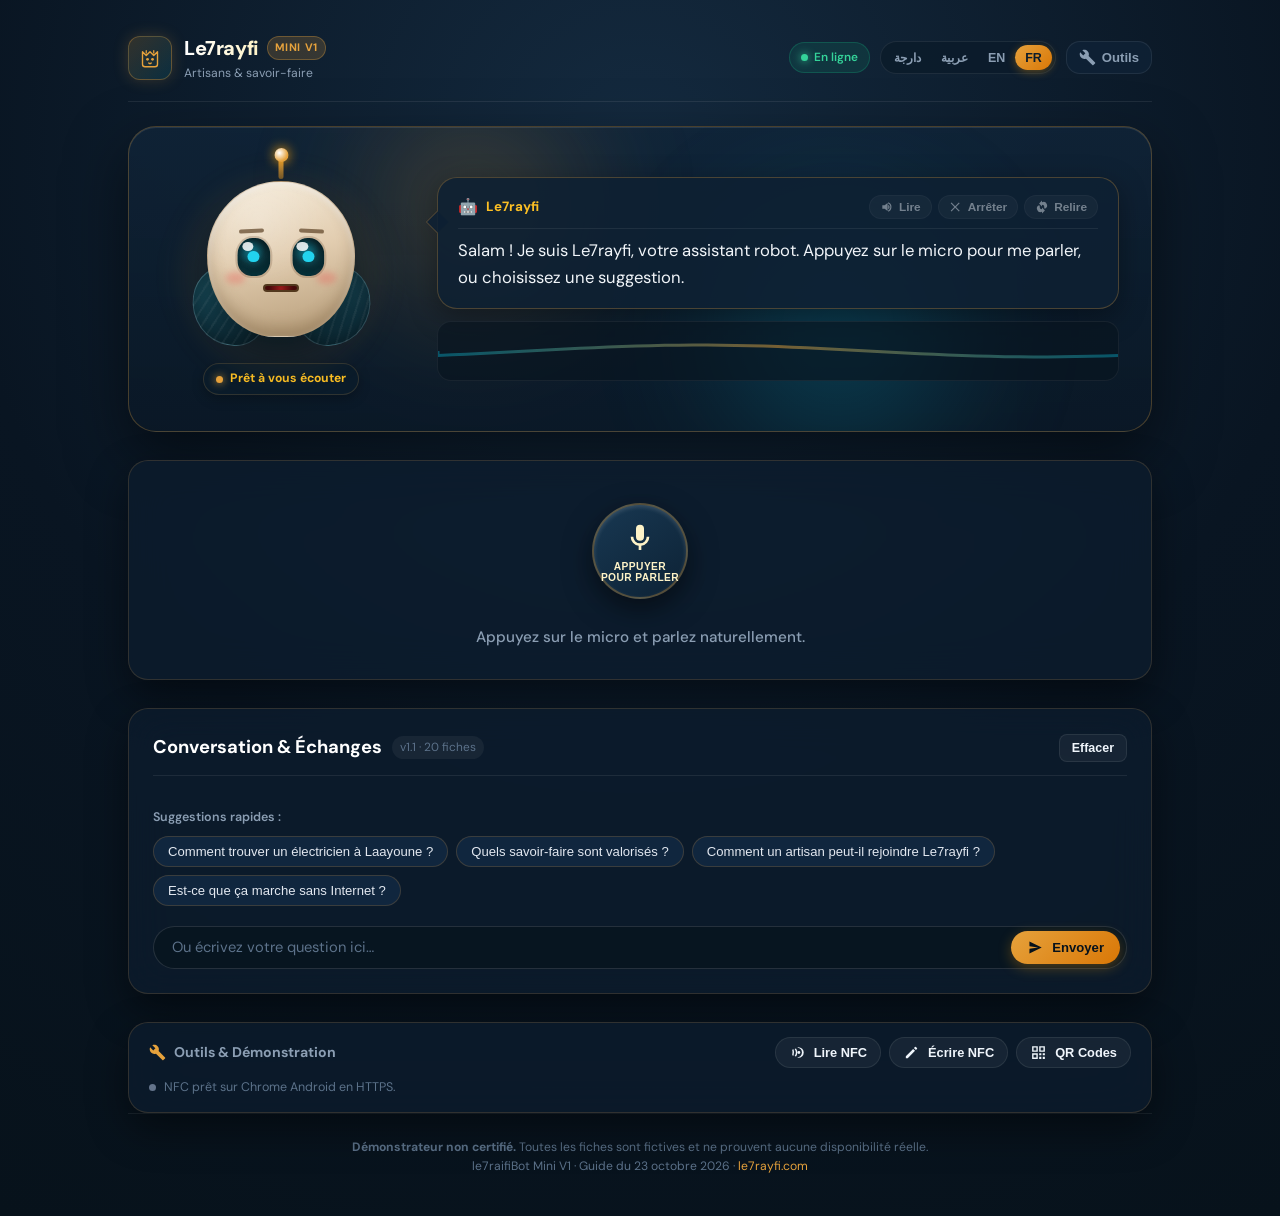
==== HraifiBot_Mini_V1/index.html @ c68e5393 "first commit" ====
<!DOCTYPE html>
<html lang="fr" dir="ltr">

<head>
  <meta charset="utf-8">
  <meta name="viewport" content="width=device-width, initial-scale=1, viewport-fit=cover">
  <meta name="description"
    content="le7raifiBot Mini V1 — Le7rayfi. Assistant vocal robot bilingue FR/AR : réponses locales vérifiées, voix animée, NFC, QR et mode hors ligne.">
  <meta name="theme-color" content="#0d1e2e">
  <meta name="color-scheme" content="dark light">
  <title>le7raifiBot Mini V1 — Le7rayfi</title>
  <link rel="preconnect" href="https://fonts.googleapis.com">
  <link rel="preconnect" href="https://fonts.gstatic.com" crossorigin>
  <link href="https://fonts.googleapis.com/css2?family=DM+Sans:ital,opsz,wght@0,9..40,400;0,9..40,500;0,9..40,600;0,9..40,700;0,9..40,800;1,9..40,400&family=Tajawal:wght@400;500;700;800&display=swap" rel="stylesheet">

  <link rel="manifest" href="manifest.webmanifest">
  <link rel="icon" href="assets/favicon.svg" type="image/svg+xml">
  <link rel="apple-touch-icon" href="assets/icon-192.png">
  <meta name="apple-mobile-web-app-capable" content="yes">
  <meta name="apple-mobile-web-app-status-bar-style" content="black-translucent">
  <meta name="apple-mobile-web-app-title" content="le7raifiBot">
  <link rel="stylesheet" href="style.css?v=1.2.0">
  <script src="app.js?v=1.2.0" defer></script>
</head>

<body>
  <!-- Icon sprite -->
  <svg class="sprite" aria-hidden="true" focusable="false" xmlns="http://www.w3.org/2000/svg">
    <symbol id="i-send" viewBox="0 0 24 24">
      <path d="M3.4 20.4l17.4-8.4L3.4 3.6l.1 6.5 12.3 1.9-12.3 1.9z" />
    </symbol>
    <symbol id="i-speak" viewBox="0 0 24 24">
      <path
        d="M4 9v6h4l5 4V5L8 9H4zm12.5 3a4.5 4.5 0 0 0-2.5-4v8a4.5 4.5 0 0 0 2.5-4zm-2.5-8v2.1a6.5 6.5 0 0 1 0 11.8V20a8.5 8.5 0 0 0 0-16z" />
    </symbol>
    <symbol id="i-mic" viewBox="0 0 24 24">
      <path
        d="M12 14a3 3 0 0 0 3-3V5a3 3 0 0 0-6 0v6a3 3 0 0 0 3 3zm5-3a5 5 0 0 1-10 0H5a7 7 0 0 0 6 6.9V21h2v-3.1A7 7 0 0 0 19 11h-2z" />
    </symbol>
    <symbol id="i-nfc" viewBox="0 0 24 24">
      <path
        d="M4.5 8.2a12.3 12.3 0 0 1 0 7.6l1.9.7a14.3 14.3 0 0 0 0-9zM8 7a8.7 8.7 0 0 1 0 10l1.9.7a10.7 10.7 0 0 0 0-11.4zm3.5-1.8a5.2 5.2 0 0 1 0 13.6l1.9.6a7.2 7.2 0 0 0 0-14.8zM16 12a2 2 0 1 0-4 0 2 2 0 0 0 4 0z" />
    </symbol>
    <symbol id="i-write" viewBox="0 0 24 24">
      <path
        d="M4 17.3V20h2.7L17 9.7 14.3 7 4 17.3zM19.7 7.1a1 1 0 0 0 0-1.4l-1.4-1.4a1 1 0 0 0-1.4 0L15.4 5.8 18.2 8.6l1.5-1.5z" />
    </symbol>
    <symbol id="i-qr" viewBox="0 0 24 24">
      <path
        d="M3 3h8v8H3V3zm2 2v4h4V5H5zm8-2h8v8h-8V3zm2 2v4h4V5h-4zM3 13h8v8H3v-8zm2 2v4h4v-4H5zm8-2h3v3h-3v-3zm5 0h3v3h-3v-3zm-5 5h3v3h-3v-3zm5 0h3v3h-3v-3z" />
    </symbol>
    <symbol id="i-settings" viewBox="0 0 24 24">
      <path
        d="M19.4 13a7.7 7.7 0 0 0 0-2l2.1-1.6-2-3.4-2.5 1a7.6 7.6 0 0 0-1.7-1L15 3.3h-4L10.7 6a7.6 7.6 0 0 0-1.7 1l-2.5-1-2 3.4L6.6 11a7.7 7.7 0 0 0 0 2l-2.1 1.6 2 3.4 2.5-1a7.6 7.6 0 0 0 1.7 1l.3 2.7h4l.3-2.7a7.6 7.6 0 0 0 1.7-1l2.5 1 2-3.4L19.4 13zM13 15.5a3.5 3.5 0 1 1 0-7 3.5 3.5 0 0 1 0 7z" />
    </symbol>
    <symbol id="i-close" viewBox="0 0 24 24">
      <path d="M18.3 5.7L12 12l6.3 6.3-1.4 1.4L10.6 13.4 4.3 19.7 2.9 18.3 9.2 12 2.9 5.7 4.3 4.3l6.3 6.3 6.3-6.3z" />
    </symbol>
    <symbol id="i-sync" viewBox="0 0 24 24">
      <path
        d="M12 4V1L7 6l5 5V8a4 4 0 0 1 4 4c0 .6-.1 1.1-.4 1.6l1.5 1.5A6 6 0 0 0 12 4zm0 12a4 4 0 0 1-4-4c0-.6.1-1.1.4-1.6L6.9 8.9A6 6 0 0 0 12 20v3l5-5-5-5v3z" />
    </symbol>
    <symbol id="i-upload" viewBox="0 0 24 24">
      <path d="M12 3l5 5h-3v6h-4V8H7l5-5zM5 18h14v3H5v-3z" />
    </symbol>
    <symbol id="i-download" viewBox="0 0 24 24">
      <path d="M12 16l-5-5h3V3h4v8h3l-5 5zM5 18h14v3H5v-3z" />
    </symbol>
    <symbol id="i-copy" viewBox="0 0 24 24">
      <path
        d="M8 3h11a2 2 0 0 1 2 2v12h-2V5H8V3zM5 7h11a2 2 0 0 1 2 2v10a2 2 0 0 1-2 2H5a2 2 0 0 1-2-2V9a2 2 0 0 1 2-2zm0 2v10h11V9H5z" />
    </symbol>
    <symbol id="i-check" viewBox="0 0 24 24">
      <path d="M9 16.2L4.8 12l-1.4 1.4L9 19l12-12-1.4-1.4z" />
    </symbol>
    <symbol id="i-info" viewBox="0 0 24 24">
      <path d="M12 2C6.48 2 2 6.48 2 12s4.48 10 10 10 10-4.48 10-10S17.52 2 12 2zm1 15h-2v-6h2v6zm0-8h-2V7h2v2z" />
    </symbol>
    <symbol id="i-tools" viewBox="0 0 24 24">
      <path d="M22.7 19l-9.1-9.1c.9-2.3.4-5-1.5-6.9-2-2-5-2.4-7.4-1.3L9 6 6 9 1.6 4.7C.5 7.1.9 10.1 2.9 12.1c1.9 1.9 4.6 2.4 6.9 1.5l9.1 9.1c.4.4 1 .4 1.4 0l2.3-2.3c.5-.4.5-1.1.1-1.4z" />
    </symbol>
  </svg>

  <div class="app-shell">
    <!-- Header bar -->
    <header class="topbar">
      <div class="brand">
        <span class="brand-mark" aria-hidden="true">
          <svg viewBox="0 0 48 48" role="img">
            <path d="M12 14L18 20L24 14L30 20L36 14V34C36 36.209 34.209 38 32 38H16C13.791 38 12 36.209 12 34V14Z" fill="none" stroke="currentColor" stroke-width="2.2" stroke-linejoin="round"/>
            <circle cx="20" cy="26" r="2.2" fill="currentColor"/>
            <circle cx="28" cy="26" r="2.2" fill="currentColor"/>
            <path d="M22 32C23.2 33.2 24.8 33.2 26 32" stroke="currentColor" stroke-width="2" stroke-linecap="round"/>
            <path d="M18 16V12M30 16V12" stroke="currentColor" stroke-width="2" stroke-linecap="round"/>
          </svg>
        </span>
        <div class="brand-text">
          <div class="brand-title-row">
            <strong>Le7rayfi</strong>
            <span class="version-tag">Mini V1</span>
          </div>
          <span class="brand-sub" data-i18n="brand.sub">Artisans & savoir-faire</span>
        </div>
      </div>

      <div class="topbar-actions">
        <!-- Network connectivity pill -->
        <span class="net-pill" id="netStatus" role="status" aria-live="polite">
          <span class="net-dot" aria-hidden="true"></span>
          <span id="netLabel">En ligne</span>
        </span>

        <!-- Language switch: French, Arabic, Darija -->
        <div class="lang-switch" role="group" aria-label="Language / اللغة">
          <button type="button" id="langDarija" class="lang-btn is-active" aria-pressed="true" lang="ar-MA" title="الدارجة المغربية">دارجة</button>
          <button type="button" id="langAr" class="lang-btn" aria-pressed="false" lang="ar">عربية</button>
          <button type="button" id="langEn" class="lang-btn" aria-pressed="false" lang="en">EN</button>
          <button type="button" id="langFr" class="lang-btn" aria-pressed="false" lang="fr">FR</button>
        </div>

        <!-- Secondary options/tools button -->
        <button type="button" class="icon-btn" id="btnOptions" aria-label="Outils et données" data-i18n-aria="btn.optionsAria">
          <svg class="icon" aria-hidden="true">
            <use href="#i-tools"></use>
          </svg>
          <span class="icon-btn-label" data-i18n="btn.tools">Outils</span>
        </button>
      </div>
    </header>

    <!-- Main Application Flow -->
    <main class="main-container">
      
      <!-- HERO SECTION: THE ROBOT MASCOT & STAGE -->
      <section class="robot-hero-stage" aria-label="Robot Le7rayfi">
        
        <!-- Ambient Stage Aura / Halos -->
        <div class="stage-backdrop" aria-hidden="true">
          <div class="aura-glow aura-gold"></div>
          <div class="aura-glow aura-teal"></div>
        </div>

        <div class="robot-stage-layout">
          
          <!-- Interactive Character Mascot -->
          <div class="character-wrapper" id="characterContainer">
            
            <div class="mascot-halo" aria-hidden="true"></div>

            <div class="face" id="face" aria-live="polite" aria-label="Robot Le7rayfi" role="img">
              <!-- Antenna with reactive glow LED -->
              <span class="antenna" id="robotAntenna">
                <i class="antenna-bulb"></i>
              </span>

              <!-- Head -->
              <div class="head" id="robotHead">
                <!-- Eyebrows -->
                <div class="brow brow-l" id="browL"></div>
                <div class="brow brow-r" id="browR"></div>
                
                <!-- Eyes with pupils tracking and dynamic blinking -->
                <div class="eyes">
                  <span class="eye eye-l">
                    <i class="pupil" id="pupilL"></i>
                    <span class="eye-reflection"></span>
                  </span>
                  <span class="eye eye-r">
                    <i class="pupil" id="pupilR"></i>
                    <span class="eye-reflection"></span>
                  </span>
                </div>

                <!-- Cheeks with reactive warm glow -->
                <div class="cheeks">
                  <i class="cheek cheek-l"></i>
                  <i class="cheek cheek-r"></i>
                </div>

                <!-- Dynamic Reactive Multi-Segment Mouth for Viseme Lip-Sync -->
                <div class="mouth" id="robotMouth">
                  <div class="mouth-interior">
                    <div class="mouth-teeth"></div>
                    <div class="mouth-tongue"></div>
                  </div>
                  <div class="mouth-contour"></div>
                </div>
              </div>

              <!-- Traditional Sahrawi Scarf (Draa) details -->
              <span class="scarf scarf-a"></span>
              <span class="scarf scarf-b"></span>
            </div>

            <!-- Mascot Status Pill -->
            <div class="mood-pill" id="botMood">
              <span class="mood-indicator-dot" aria-hidden="true"></span>
              <span id="moodText" data-i18n="mood.idle">Prêt à répondre</span>
            </div>

          </div>

          <!-- Dynamic Speech Bubble & Spoken Answer (Appears right by Le7rayfi) -->
          <div class="robot-bubble-panel" id="robotBubblePanel">
            <div class="speech-bubble" id="speechBubble">
              <div class="bubble-header">
                <div class="bubble-identity">
                  <span class="bubble-avatar-mini" aria-hidden="true">🤖</span>
                  <span class="bubble-sender" id="bubbleSender">Le7rayfi</span>
                  <span class="badge-verified" id="bubbleBadge" hidden data-i18n="response.localBadge">Base locale vérifiée</span>
                  <span id="respBadge" hidden></span>
                </div>
                <div class="bubble-audio-actions">
                  <button type="button" class="btn-bubble-ctrl" id="respSpeak" disabled aria-label="Lire la réponse" data-i18n-aria="btn.speakAria" title="Lire à voix haute">
                    <svg class="icon" aria-hidden="true"><use href="#i-speak"></use></svg>
                    <span data-i18n="btn.speak">Lire</span>
                  </button>
                  <button type="button" class="btn-bubble-ctrl" id="respStop" disabled aria-label="Arrêter la lecture" data-i18n-aria="btn.stopAria" title="Arrêter l'audio">
                    <svg class="icon" aria-hidden="true"><use href="#i-close"></use></svg>
                    <span data-i18n="btn.stop">Arrêter</span>
                  </button>
                  <button type="button" class="btn-bubble-ctrl" id="respReplay" disabled aria-label="Relire la réponse" data-i18n-aria="btn.replayAria" title="Relire">
                    <svg class="icon" aria-hidden="true"><use href="#i-sync"></use></svg>
                    <span data-i18n="btn.replay">Relire</span>
                  </button>
                </div>
              </div>

              <div class="bubble-content">
                <h3 class="bubble-title sr-only" id="respTitle">Bienvenue</h3>
                <p class="bubble-text" id="respText">Salam ! Je suis Le7rayfi, votre assistant robot. Appuyez sur le micro pour me parler, ou écrivez votre question.</p>
                <p class="bubble-meta" id="respMeta" hidden></p>
              </div>
            </div>

            <!-- Real-time Audio Waveform Visualizer Canvas (Voice & Mic reactivity) -->
            <div class="visualizer-wrapper">
              <canvas id="audioVisualizer" class="audio-waveform-canvas" width="600" height="70" aria-label="Visualiseur audio"></canvas>
            </div>
          </div>

        </div>

      </section>

      <!-- VOICE FIRST ACTION CONSOLE -->
      <section class="voice-hero-console card" aria-labelledby="voiceConsoleTitle">
        <h2 id="voiceConsoleTitle" class="sr-only" data-i18n="chat.voiceSection">Contrôle vocal</h2>
        
        <div class="voice-center-stage">
          
          <!-- Master Microphone Button with pulsating acoustic rings -->
          <div class="hero-mic-wrapper">
            <div class="mic-pulse-wave ring-1" aria-hidden="true"></div>
            <div class="mic-pulse-wave ring-2" aria-hidden="true"></div>
            <div class="mic-pulse-wave ring-3" aria-hidden="true"></div>

            <button type="button" class="hero-mic-button" id="btnMic" aria-label="Appuyer pour parler" data-i18n-aria="btn.micAria">
              <span class="mic-icon-container">
                <svg class="icon mic-svg" aria-hidden="true">
                  <use href="#i-mic"></use>
                </svg>
                <span class="mic-active-waves" aria-hidden="true">
                  <span class="bar bar-1"></span>
                  <span class="bar bar-2"></span>
                  <span class="bar bar-3"></span>
                  <span class="bar bar-4"></span>
                  <span class="bar bar-5"></span>
                </span>
              </span>
              <span class="mic-button-text" id="micBtnText" data-i18n="btn.mic">Appuyer pour parler</span>
            </button>
          </div>

          <!-- Status and guidance message -->
          <div class="voice-status-line">
            <p class="voice-status-text" id="voiceStatus" data-i18n="voice.idle">Appuyez sur le micro et parlez naturellement.</p>
            <button type="button" class="btn btn-ghost btn-sm btn-cancel-recording" id="btnCancelMic" style="display:none;" data-i18n="voice.cancel">
              <svg class="icon"><use href="#i-close"></use></svg>
              <span>Annuler</span>
            </button>
          </div>

          <!-- Real-Time Speech Transcript Box -->
          <div class="transcript-display-card" id="transcriptCard" style="display:none;">
            <div class="transcript-header">
              <span class="transcript-caption" data-i18n="voice.youSaid">Transcription en direct :</span>
              <span class="transcript-indicator-dot"></span>
            </div>
            <p class="transcript-content" id="transcript" aria-live="polite" aria-atomic="true"></p>
          </div>

        </div>

      </section>

      <!-- CONVERSATION HISTORY & TEXT INTERACTION -->
      <section class="conversation-panel card" aria-labelledby="chatHeading">
        <div class="panel-header">
          <div class="panel-header-title">
            <h2 id="chatHeading" data-i18n="chat.title">Conversation & Échanges</h2>
            <span class="kb-meta-chip" id="kbMeta">v1.1 · 20 fiches</span>
          </div>
          <button type="button" class="btn btn-ghost btn-sm" id="btnClearHistory" title="Effacer l'historique" data-i18n="chat.clear">
            <svg class="icon"><use href="#i-close"></use></svg>
            <span>Effacer</span>
          </button>
        </div>

        <!-- Dynamic Conversation Messages History -->
        <div class="conversation-thread" id="convoMessages" role="log" aria-live="polite">
          <!-- Populated dynamically with user questions & robot answers -->
        </div>

        <!-- Suggested Question Prompts -->
        <div class="suggestions-container">
          <span class="suggestions-label" data-i18n="suggestions.label">Suggestions rapides :</span>
          <div class="suggestions" id="suggestions" aria-label="Questions suggérées"></div>
        </div>

        <!-- Compact Text Input Fallback Bar -->
        <form class="text-input-bar" id="askForm" autocomplete="off">
          <label class="sr-only" for="askInput" data-i18n="chat.inputLabel">Votre question</label>
          <div class="input-glow-shell">
            <input id="askInput" name="question" type="text" maxlength="240" autocomplete="off" spellcheck="false"
              placeholder="Ou écrivez votre question ici…" data-i18n-placeholder="chat.placeholder">
            <button class="btn btn-primary btn-submit-question" type="submit" aria-label="Envoyer" data-i18n-aria="chat.sendAria">
              <svg class="icon" aria-hidden="true">
                <use href="#i-send"></use>
              </svg>
              <span data-i18n="chat.send">Envoyer</span>
            </button>
          </div>
        </form>

        <!-- Hidden legacy response container to maintain 100% ID compatibility -->
        <article class="response" id="response" aria-live="polite" aria-atomic="true" hidden></article>

      </section>

      <!-- HARDWARE & LOCAL TOOLS BAR (NFC, QR, SYNC) -->
      <section class="quick-tools-bar card" aria-labelledby="toolsHeading">
        <div class="tools-bar-inner">
          <span class="tools-bar-title" id="toolsHeading">
            <svg class="icon"><use href="#i-tools"></use></svg>
            <span data-i18n="actions.title">Outils & Démonstration</span>
          </span>

          <div class="tools-buttons-row">
            <button type="button" class="btn btn-ghost btn-tool" id="btnNfcRead" aria-label="Lire un tag NFC" data-i18n-aria="btn.nfcReadAria">
              <svg class="icon"><use href="#i-nfc"></use></svg>
              <span data-i18n="btn.nfcRead">Lire NFC</span>
            </button>
            <button type="button" class="btn btn-ghost btn-tool" id="btnNfcWrite" aria-label="Écrire un tag NFC" data-i18n-aria="btn.nfcWriteAria">
              <svg class="icon"><use href="#i-write"></use></svg>
              <span data-i18n="btn.nfcWrite">Écrire NFC</span>
            </button>
            <button type="button" class="btn btn-ghost btn-tool" id="btnQr" aria-label="Afficher les QR codes" data-i18n-aria="btn.qrAria">
              <svg class="icon"><use href="#i-qr"></use></svg>
              <span data-i18n="btn.qr">QR Codes</span>
            </button>
          </div>
        </div>

        <p class="nfc-status-pill" id="nfcStatus" role="status">
          <span class="nfc-dot" aria-hidden="true"></span>
          <span id="nfcText">NFC prêt sur Chrome Android en HTTPS.</span>
        </p>
      </section>

      <!-- FICHE ARTISAN MODAL / CARD -->
      <section class="artisan card" id="artisanCard" aria-labelledby="artisanName" hidden>
        <div class="artisan-head">
          <div>
            <span class="fictional-badge" data-i18n="artisan.badge">DONNÉES FICTIVES — DÉMONSTRATION</span>
            <h2 id="artisanName">—</h2>
            <p class="artisan-sub" id="artisanSub">Fiche de démonstration</p>
          </div>
          <button type="button" class="btn btn-ghost btn-sm" id="artisanClose" aria-label="Fermer la fiche"
            data-i18n-aria="artisan.closeAria">
            <svg class="icon" aria-hidden="true">
              <use href="#i-close"></use>
            </svg>
            <span data-i18n="artisan.close">Fermer</span>
          </button>
        </div>
        <dl class="artisan-grid" id="artisanFields"></dl>
        <p class="artisan-note" id="artisanNote"></p>
        <div class="artisan-actions">
          <button type="button" class="btn btn-ghost btn-sm" id="artisanSpeak">
            <svg class="icon" aria-hidden="true">
              <use href="#i-speak"></use>
            </svg>
            <span data-i18n="artisan.speak">Lire la fiche</span>
          </button>
          <button type="button" class="btn btn-ghost btn-sm" id="artisanStop">
            <svg class="icon" aria-hidden="true">
              <use href="#i-close"></use>
            </svg>
            <span data-i18n="btn.stop">Arrêter</span>
          </button>
          <span class="artisan-source" id="artisanSource"></span>
        </div>
      </section>

    </main>

    <!-- FOOTER WITH DEMO DISCLAIMER & LEGAL ATTRIBUTION -->
    <footer class="footer">
      <div class="footer-content">
        <p><strong data-i18n="footer.demo">Démonstrateur non certifié.</strong> <span data-i18n="footer.demoText">Toutes les fiches sont fictives et ne prouvent aucune disponibilité réelle.</span></p>
        <p class="footer-meta"><span data-i18n="footer.version">le7raifiBot Mini V1 · Guide du 23 octobre 2026</span> · <a
            href="https://www.le7rayfi.com/" target="_blank" rel="noopener noreferrer">le7rayfi.com</a></p>
      </div>
    </footer>

    <!-- ACCESSIBILITY ANNOUNCER & TOAST ALERTS -->
    <div class="toast" id="toast" role="status" aria-live="polite" hidden></div>
    <div class="sr-only" aria-live="polite" id="a11yAnnouncer"></div>
  </div>

  <!-- QR DIALOG -->
  <dialog class="dialog" id="qrDialog" aria-labelledby="qrTitle">
    <div class="dialog-head">
      <div>
        <h2 id="qrTitle" data-i18n="qr.title">QR codes de secours</h2>
        <p data-i18n="qr.subtitle">À utiliser si le NFC n'est pas disponible.</p>
      </div>
      <button type="button" class="icon-btn" data-close aria-label="Fermer" data-i18n-aria="dialog.close">
        <svg class="icon" aria-hidden="true">
          <use href="#i-close"></use>
        </svg>
      </button>
    </div>

    <div class="tabs" role="tablist" aria-label="QR">
      <button type="button" class="tab is-active" role="tab" aria-selected="true" data-qr-tab="site"
        data-i18n="qr.tabSite">Site Le7rayfi</button>
      <button type="button" class="tab" role="tab" aria-selected="false" data-qr-tab="demo" data-i18n="qr.tabDemo">Fiche
        démo</button>
    </div>

    <div class="qr-panel is-active" data-qr-panel="site">
      <img class="qr-img" src="assets/qr-le7rayfi.png" width="512" height="512" alt="QR code vers le site Le7rayfi"
        loading="lazy">
      <p data-i18n="qr.siteCaption">QR fourni vers le site public Le7rayfi. Il ne pointe pas vers une fiche artisan
        spécifique.</p>
      <a class="btn btn-primary" href="https://www.le7rayfi.com/" target="_blank" rel="noopener noreferrer"
        data-i18n="qr.openSite">Ouvrir le site</a>
    </div>

    <div class="qr-panel" data-qr-panel="demo" hidden>
      <img class="qr-img" src="assets/qr-demo.png" width="512" height="512"
        alt="QR code de démonstration vers la fiche ART-DEMO-01" loading="lazy">
      <p data-i18n="qr.demoCaption">QR d'exemple vers la fiche fictive ART-DEMO-01. Régénérez-le avec votre domaine réel
        après déploiement.</p>
      <p class="hint" data-i18n="qr.demoNote">Le domaine bot.le7rayfi.com est un exemple, pas une adresse active
        garantie.</p>
      <button type="button" class="btn btn-primary" id="showDemoCard" data-i18n="qr.showDemo">Afficher la fiche démo
        (simulation)</button>
    </div>

    <div class="url-box">
      <span data-i18n="qr.currentUrl">Adresse actuelle</span>
      <code id="currentUrl">—</code>
      <button type="button" class="btn btn-ghost btn-sm" id="copyUrl">
        <svg class="icon" aria-hidden="true">
          <use href="#i-copy"></use>
        </svg>
        <span data-i18n="qr.copy">Copier</span>
      </button>
    </div>
  </dialog>

  <!-- OPTIONS, SETTINGS & KNOWLEDGE BASE DIALOG -->
  <dialog class="dialog" id="optionsDialog" aria-labelledby="optionsTitle">
    <div class="dialog-head">
      <div>
        <h2 id="optionsTitle" data-i18n="options.title">Options et données</h2>
        <p data-i18n="options.subtitle">Importer, exporter ou synchroniser les réponses locales.</p>
      </div>
      <button type="button" class="icon-btn" data-close aria-label="Fermer" data-i18n-aria="dialog.close">
        <svg class="icon" aria-hidden="true">
          <use href="#i-close"></use>
        </svg>
      </button>
    </div>

    <div class="stat-line" id="optionsStats">—</div>

    <section class="options-block">
      <h3 data-i18n="options.voiceSettingsTitle">Paramètres de la Voix</h3>
      <div class="voice-config-grid">
        <div class="config-field">
          <label for="selectVoice" data-i18n="options.voiceSelect">Voix de synthèse :</label>
          <select id="selectVoice" class="select-field"></select>
        </div>
        <div class="config-field">
          <label for="rangeSpeechRate" data-i18n="options.speechRate">Vitesse d'élocution : <span id="rateValue">1.0x</span></label>
          <input type="range" id="rangeSpeechRate" min="0.7" max="1.3" step="0.05" value="0.95">
        </div>
      </div>
    </section>

    <section class="options-block">
      <h3 data-i18n="options.syncTitle">Synchronisation HTTPS</h3>
      <p class="hint" data-i18n="options.syncHint">Collez l'URL publique d'un fichier JSON autorisé, puis synchronisez.</p>
      <div class="sync-row">
        <label class="sr-only" for="syncUrl" data-i18n="options.syncLabel">URL du JSON</label>
        <input id="syncUrl" type="url" inputmode="url" placeholder="https://exemple.ma/knowledge.json"
          data-i18n-placeholder="options.syncPlaceholder">
        <button type="button" class="btn btn-primary" id="btnSync">
          <svg class="icon" aria-hidden="true">
            <use href="#i-sync"></use>
          </svg>
          <span data-i18n="options.sync">Synchroniser</span>
        </button>
      </div>
    </section>

    <section class="options-block">
      <h3 data-i18n="options.localTitle">Fichier local</h3>
      <div class="button-row">
        <button type="button" class="btn btn-ghost" id="btnImport">
          <svg class="icon" aria-hidden="true">
            <use href="#i-upload"></use>
          </svg>
          <span data-i18n="options.import">Importer JSON</span>
        </button>
        <button type="button" class="btn btn-ghost" id="btnExport">
          <svg class="icon" aria-hidden="true">
            <use href="#i-download"></use>
          </svg>
          <span data-i18n="options.export">Exporter JSON</span>
        </button>
        <button type="button" class="btn btn-danger" id="btnReset" data-i18n="options.reset">Revenir à la base fournie</button>
      </div>
      <input type="file" id="fileInput" accept=".json,application/json" hidden>
      <p class="hint" data-i18n="options.fileHint">UTF-8, structure version + items. La base importée reste prioritaire après redémarrage.</p>
    </section>

    <section class="options-block limits">
      <h3 data-i18n="options.limitsTitle">Limites contrôlées par l'application</h3>
      <ul>
        <li data-i18n="options.limit1">200 fiches maximum.</li>
        <li data-i18n="options.limit2">35 mots-clés maximum par fiche.</li>
        <li data-i18n="options.limit3">180 000 octets maximum pour un fichier importé ou synchronisé.</li>
      </ul>
      <p class="warning" data-i18n="options.privacy">Le robot est public : ne placez jamais de mot de passe, jeton,
        données bancaires ou données personnelles dans le JSON ou une carte NFC.</p>
    </section>
  </dialog>

  <!-- ACTIONABLE MICROPHONE PERMISSION GUIDE MODAL -->
  <dialog class="dialog" id="micPermissionModal" aria-labelledby="micModalTitle">
    <div class="dialog-head">
      <div>
        <h2 id="micModalTitle" data-i18n="micModal.title">Autorisation du microphone requise</h2>
        <p data-i18n="micModal.subtitle">Pour dialoguer vocalement avec Le7rayfi</p>
      </div>
      <button type="button" class="icon-btn" data-close aria-label="Fermer" data-i18n-aria="dialog.close">
        <svg class="icon" aria-hidden="true"><use href="#i-close"></use></svg>
      </button>
    </div>
    <div class="modal-body">
      <div class="permission-guide-steps">
        <div class="step-card">
          <span class="step-num">1</span>
          <div>
            <h4 data-i18n="micModal.step1Title">Activez le microphone dans le navigateur</h4>
            <p data-i18n="micModal.step1Text">Cliquez sur l'icône de cadenas ou de réglages à gauche de l'adresse web, puis autorisez le « Microphone ».</p>
          </div>
        </div>
        <div class="step-card">
          <span class="step-num">2</span>
          <div>
            <h4 data-i18n="micModal.step2Title">Sur mobile Android</h4>
            <p data-i18n="micModal.step2Text">Vérifiez que Chrome a l'autorisation d'accéder au micro dans les Paramètres Android > Applications > Chrome > Autorisations.</p>
          </div>
        </div>
        <div class="step-card">
          <span class="step-num">3</span>
          <div>
            <h4 data-i18n="micModal.step3Title">Alternative écrite immédiate</h4>
            <p data-i18n="micModal.step3Text">Vous pouvez toujours poser toutes vos questions en les écrivant directement dans le champ de texte ci-dessous.</p>
          </div>
        </div>
      </div>
      <div class="modal-footer-actions">
        <button type="button" class="btn btn-primary" id="btnRetryMic" data-i18n="micModal.retry">Réessayer l'accès micro</button>
        <button type="button" class="btn btn-ghost" data-close data-i18n="micModal.useText">Utiliser le texte</button>
      </div>
    </div>
  </dialog>

</body>
</html>
---- HraifiBot_Mini_V1/style.css ----
/* =========================================================
   le7raifiBot Mini V1 — Le7rayfi / Sahara Innovation
   Voice-First Robot Assistant — Sahara Dark & Turquoise Edition
   Full Bilingual FR/AR/Darija, PWA Offline, Accessible & Responsive
   ========================================================= */

:root {
  /* Sahara Dark Palette */
  --bg-deep: #07121b;
  --bg-surface: #0b1c2b;
  --bg-card: rgba(13, 29, 46, 0.75);
  --bg-card-solid: #0d2033;
  --bg-glass: rgba(16, 36, 58, 0.65);
  --bg-glass-hover: rgba(22, 48, 77, 0.85);

  /* Sahara Warm Golds & Sands */
  --gold-primary: #e6a23c;
  --gold-glow: #f59e0b;
  --gold-light: #fef3c7;
  --gold-dim: rgba(230, 162, 60, 0.18);
  --gold-border: rgba(230, 162, 60, 0.32);
  --sand-warm: #d4a373;
  --sand-pale: #faedcd;

  /* Turquoise & Cyan Highlights (Voice & Active States) */
  --cyan-primary: #06b6d4;
  --cyan-bright: #22d3ee;
  --teal-glow: #14b8a6;
  --cyan-dim: rgba(6, 182, 212, 0.16);
  --cyan-border: rgba(6, 182, 212, 0.38);

  /* Functional Status Colors */
  --status-online: #10b981;
  --status-offline: #f43f5e;
  --status-listening: #06b6d4;
  --status-speaking: #38bdf8;
  --status-thinking: #f59e0b;
  --status-error: #ef4444;

  /* Typography */
  --text-main: #f0f6fc;
  --text-muted: #8b9eb3;
  --text-dim: #5c728a;
  --text-gold: #fbbf24;
  --text-cyan: #38bdf8;

  /* UI Tokens */
  --border-subtle: rgba(255, 255, 255, 0.08);
  --border-card: rgba(184, 137, 72, 0.22);
  --shadow-main: 0 16px 40px rgba(0, 0, 0, 0.45);
  --shadow-glow-cyan: 0 0 28px rgba(6, 182, 212, 0.35);
  --shadow-glow-gold: 0 0 28px rgba(245, 158, 11, 0.32);

  /* Sahara Warm Golds & Sands */
  --gold-primary: #e6a23c;
  --gold-glow: #f59e0b;
  --gold-light: #fef3c7;
  --gold-dim: rgba(230, 162, 60, 0.18);
  --gold-border: rgba(230, 162, 60, 0.32);
  --sand-warm: #d4a373;
  --sand-pale: #faedcd;

  /* Turquoise & Cyan Highlights (Voice & Active States) */
  --cyan-primary: #06b6d4;
  --cyan-bright: #22d3ee;
  --teal-glow: #14b8a6;
  --cyan-dim: rgba(6, 182, 212, 0.16);
  --cyan-border: rgba(6, 182, 212, 0.38);

  /* Functional Status Colors */
  --status-online: #10b981;
  --status-offline: #f43f5e;
  --status-listening: #06b6d4;
  --status-speaking: #38bdf8;
  --status-thinking: #f59e0b;
  --status-error: #ef4444;

  /* Typography */
  --text-main: #f0f6fc;
  --text-muted: #8b9eb3;
  --text-dim: #5c728a;
  --text-gold: #fbbf24;
  --text-cyan: #38bdf8;

  /* UI Tokens */
  --border-subtle: rgba(255, 255, 255, 0.08);
  --border-card: rgba(184, 137, 72, 0.22);
  --shadow-main: 0 16px 40px rgba(0, 0, 0, 0.45);
  --shadow-glow-cyan: 0 0 28px rgba(6, 182, 212, 0.35);
  --shadow-glow-gold: 0 0 28px rgba(245, 158, 11, 0.32);
  --radius-lg: 20px;
  --radius-md: 14px;
  --radius-sm: 8px;
  --radius-full: 9999px;

  /* Fonts */
  --font-main: "DM Sans", "Tajawal", -apple-system, BlinkMacSystemFont, "Segoe UI", Roboto, sans-serif;
  --font-ar: "Tajawal", "DM Sans", -apple-system, BlinkMacSystemFont, sans-serif;

  /* Robot Reactive Dynamic Variables */
  --eye-x: 0;
  --eye-y: 0;
  --mouth-open: 0;
  --mouth-width: 0;
  --mouth-round: 0;
  --mouth-smile: 0.5;
  --antenna-intensity: 0.5;
}

/* ---------------- Reset & Base ---------------- */
*, *::before, *::after {
  box-sizing: border-box;
  margin: 0;
  padding: 0;
}

html {
  min-height: 100%;
  background: var(--bg-deep);
  color-scheme: dark;
  -webkit-text-size-adjust: 100%;
}

body {
  min-height: 100vh;
  font-family: var(--font-main);
  background: radial-gradient(circle at 50% 12%, #142a3f 0%, #091522 55%, var(--bg-deep) 100%);
  color: var(--text-main);
  line-height: 1.6;
  overflow-x: hidden;
  -webkit-font-smoothing: antialiased;
}

html[lang=ar] body,
body.lang-ar,
body.lang-darija {
  font-family: var(--font-ar);
  line-height: 1.75;
}

::selection {
  background: var(--cyan-dim);
  color: var(--cyan-bright);
}

.sprite {
  position: absolute;
  width: 0;
  height: 0;
  overflow: hidden;
}

.sr-only {
  position: absolute;
  width: 1px;
  height: 1px;
  padding: 0;
  margin: -1px;
  overflow: hidden;
  clip: rect(0, 0, 0, 0);
  white-space: nowrap;
  border: 0;
}

/* App Shell Container */
.app-shell {
  width: min(1080px, 100%);
  margin: 0 auto;
  padding: clamp(14px, 2.5vw, 24px) clamp(14px, 3vw, 28px) clamp(24px, 4vw, 40px);
  position: relative;
  min-height: 100vh;
  display: flex;
  flex-direction: column;
}

/* ---------------- Topbar ---------------- */
.topbar {
  display: flex;
  align-items: center;
  justify-content: space-between;
  gap: 12px;
  padding: 8px 0 18px;
  border-bottom: 1px solid var(--border-subtle);
  margin-bottom: clamp(14px, 2.5vw, 24px);
}

.brand {
  display: flex;
  align-items: center;
  gap: 12px;
  text-decoration: none;
}

.brand-mark {
  display: grid;
  place-items: center;
  width: 44px;
  height: 44px;
  flex-shrink: 0;
  border-radius: 12px;
  color: var(--gold-primary);
  background: linear-gradient(135deg, rgba(230, 162, 60, 0.18), rgba(6, 182, 212, 0.12));
  border: 1.5px solid var(--gold-border);
  box-shadow: 0 0 16px rgba(230, 162, 60, 0.2);
}

.brand-mark svg {
  width: 30px;
  height: 30px;
}

.brand-text {
  display: flex;
  flex-direction: column;
}

.brand-title-row {
  display: flex;
  align-items: center;
  gap: 8px;
}

.brand-title-row strong {
  font-size: 1.25rem;
  font-weight: 800;
  letter-spacing: -0.02em;
  background: linear-gradient(90deg, #fff, var(--gold-light));
  -webkit-background-clip: text;
  background-clip: text;
  -webkit-text-fill-color: transparent;
}

.version-tag {
  font-size: 0.68rem;
  font-weight: 700;
  text-transform: uppercase;
  letter-spacing: 0.05em;
  padding: 2px 7px;
  border-radius: var(--radius-full);
  background: var(--gold-dim);
  color: var(--gold-primary);
  border: 1px solid var(--gold-border);
}

.brand-sub {
  font-size: 0.76rem;
  color: var(--text-muted);
}

.topbar-actions {
  display: flex;
  align-items: center;
  gap: 10px;
}

/* Network Status Pill */
.net-pill {
  display: inline-flex;
  align-items: center;
  gap: 6px;
  padding: 5px 11px;
  border-radius: var(--radius-full);
  font-size: 0.74rem;
  font-weight: 600;
  background: rgba(16, 185, 129, 0.12);
  color: #34d399;
  border: 1px solid rgba(16, 185, 129, 0.25);
  transition: all 0.3s ease;
}

.net-dot {
  width: 7px;
  height: 7px;
  border-radius: 50%;
  background: currentColor;
  box-shadow: 0 0 8px currentColor;
}

.net-pill.is-offline {
  background: rgba(244, 63, 94, 0.12);
  color: #fb7185;
  border-color: rgba(244, 63, 94, 0.25);
}

/* Language Switcher */
.lang-switch {
  display: flex;
  background: rgba(11, 28, 43, 0.85);
  padding: 3px;
  border-radius: var(--radius-full);
  border: 1px solid var(--border-subtle);
}

.lang-btn {
  background: transparent;
  border: none;
  color: var(--text-muted);
  font-size: 0.78rem;
  font-weight: 700;
  padding: 5px 10px;
  border-radius: var(--radius-full);
  cursor: pointer;
  transition: all 0.2s ease;
}

.lang-btn:hover {
  color: #fff;
}

.lang-btn.is-active {
  background: linear-gradient(135deg, var(--gold-primary), #d97706);
  color: #0b1c2b;
  box-shadow: 0 2px 8px rgba(245, 158, 11, 0.35);
}

/* Icon Buttons */
.icon-btn {
  display: inline-flex;
  align-items: center;
  gap: 6px;
  background: var(--bg-glass);
  border: 1px solid var(--border-subtle);
  color: var(--text-muted);
  padding: 7px 12px;
  border-radius: var(--radius-md);
  font-size: 0.82rem;
  font-weight: 600;
  cursor: pointer;
  transition: all 0.2s ease;
}

.icon-btn:hover {
  background: var(--bg-glass-hover);
  color: #fff;
  border-color: var(--gold-border);
}

.icon-btn .icon {
  width: 17px;
  height: 17px;
  fill: currentColor;
}

/* ---------------- Common Cards & UI ---------------- */
.card {
  background: var(--bg-card);
  backdrop-filter: blur(20px);
  -webkit-backdrop-filter: blur(20px);
  border: 1px solid var(--border-card);
  border-radius: var(--radius-lg);
  box-shadow: var(--shadow-main);
  position: relative;
}

.btn {
  display: inline-flex;
  align-items: center;
  justify-content: center;
  gap: 8px;
  padding: 10px 18px;
  border-radius: var(--radius-md);
  font-size: 0.88rem;
  font-weight: 600;
  cursor: pointer;
  border: none;
  transition: all 0.22s cubic-bezier(0.16, 1, 0.3, 1);
  text-decoration: none;
}

.btn .icon {
  width: 17px;
  height: 17px;
  fill: currentColor;
}

.btn-primary {
  background: linear-gradient(135deg, var(--gold-primary) 0%, #d97706 100%);
  color: #07121b;
  font-weight: 700;
  box-shadow: 0 4px 14px rgba(245, 158, 11, 0.3);
}

.btn-primary:hover {
  transform: translateY(-1px);
  box-shadow: 0 6px 20px rgba(245, 158, 11, 0.45);
}

.btn-ghost {
  background: rgba(255, 255, 255, 0.05);
  color: var(--text-main);
  border: 1px solid var(--border-subtle);
}

.btn-ghost:hover {
  background: rgba(255, 255, 255, 0.1);
  border-color: rgba(255, 255, 255, 0.18);
}

.btn-sm {
  padding: 6px 12px;
  font-size: 0.78rem;
  border-radius: var(--radius-sm);
}

.btn-danger {
  background: rgba(239, 68, 68, 0.15);
  color: #f87171;
  border: 1px solid rgba(239, 68, 68, 0.3);
}

.btn-danger:hover {
  background: rgba(239, 68, 68, 0.28);
}

/* ---------------- Main Layout ---------------- */
.main-container {
  display: flex;
  flex-direction: column;
  gap: clamp(18px, 3vw, 28px);
  flex: 1;
}

/* =========================================================
   1. HERO ROBOT STAGE (CENTRAL PARTICIPANT)
   ========================================================= */
.robot-hero-stage {
  position: relative;
  padding: clamp(20px, 4vw, 36px) clamp(16px, 3vw, 32px);
  background: linear-gradient(180deg, rgba(16, 36, 56, 0.8) 0%, rgba(10, 24, 38, 0.9) 100%);
  border-radius: 28px;
  border: 1px solid rgba(230, 162, 60, 0.28);
  box-shadow: 0 24px 60px rgba(0, 0, 0, 0.5), inset 0 1px 0 rgba(255, 255, 255, 0.1);
  overflow: hidden;
}

.stage-backdrop {
  position: absolute;
  inset: 0;
  pointer-events: none;
  overflow: hidden;
  z-index: 0;
}

.aura-glow {
  position: absolute;
  border-radius: 50%;
  filter: blur(65px);
  opacity: 0.35;
  transition: opacity 0.5s ease;
}

.aura-gold {
  top: -20%;
  left: 20%;
  width: 280px;
  height: 280px;
  background: radial-gradient(circle, var(--gold-primary), transparent 70%);
}

.aura-teal {
  bottom: -20%;
  right: 15%;
  width: 320px;
  height: 320px;
  background: radial-gradient(circle, var(--cyan-primary), transparent 70%);
}

.robot-stage-layout {
  position: relative;
  z-index: 1;
  display: grid;
  grid-template-columns: 240px 1fr;
  align-items: center;
  gap: clamp(20px, 4vw, 36px);
}

/* Mascot Wrapper */
.character-wrapper {
  display: flex;
  flex-direction: column;
  align-items: center;
  position: relative;
  width: 220px;
  max-width: 100%;
  margin: 0 auto;
  flex-shrink: 0;
}

.mascot-halo {
  position: absolute;
  top: 48%;
  left: 50%;
  transform: translate(-50%, -50%);
  width: 220px;
  height: 220px;
  border-radius: 50%;
  background: radial-gradient(circle, rgba(6, 182, 212, 0.18) 0%, rgba(230, 162, 60, 0.08) 55%, transparent 72%);
  filter: blur(12px);
  pointer-events: none;
  transition: all 0.4s ease;
}

/* Face Styling */
.face {
  position: relative;
  width: 172px;
  height: 172px;
  max-width: 172px;
  max-height: 172px;
  flex-shrink: 0;
  margin: 10px auto 14px;
  user-select: none;
  cursor: pointer;
  transition: transform 0.25s cubic-bezier(0.16, 1, 0.3, 1);
}

.face:hover {
  transform: scale(1.03);
}

/* Antenna with Reactive Bulb */
.antenna {
  position: absolute;
  top: -16px;
  left: 50%;
  transform: translateX(-50%);
  width: 5px;
  height: 22px;
  background: linear-gradient(to top, #785a28, var(--gold-primary));
  border-radius: 4px;
  z-index: 1;
}

.antenna-bulb {
  position: absolute;
  top: -9px;
  left: 50%;
  transform: translateX(-50%);
  width: 14px;
  height: 14px;
  border-radius: 50%;
  background: radial-gradient(circle at 35% 35%, #fff, var(--gold-primary) 65%);
  box-shadow: 0 0 12px var(--gold-glow);
  transition: all 0.3s ease;
}

/* Head */
.head {
  position: absolute;
  inset: 8px 12px;
  border-radius: 50% 50% 46% 46% / 48% 48% 52% 52%;
  background:
    radial-gradient(circle at 35% 24%, rgba(255, 255, 255, 0.24) 0%, transparent 45%),
    linear-gradient(168deg, #f5ebd9 0%, #e2cdb0 46%, #b59b77 100%);
  box-shadow:
    inset 0 -8px 16px rgba(94, 69, 36, 0.32),
    inset 0 3px 6px rgba(255, 255, 255, 0.6),
    0 16px 36px rgba(0, 0, 0, 0.4);
  z-index: 2;
  overflow: hidden;
  border: 1.5px solid rgba(135, 102, 60, 0.25);
}

/* Eyebrows */
.brow {
  position: absolute;
  top: 30%;
  width: 17%;
  height: 4px;
  border-radius: 4px;
  background: rgba(82, 54, 25, 0.65);
  transition: transform 0.24s cubic-bezier(0.16, 1, 0.3, 1);
}

.brow-l {
  left: 21%;
  transform: rotate(-3deg);
}

.brow-r {
  right: 21%;
  transform: rotate(3deg);
}

/* Eyes */
.eyes {
  position: absolute;
  top: 36%;
  left: 50%;
  transform: translateX(-50%);
  display: flex;
  gap: 22%;
  width: 68%;
  justify-content: center;
}

.eye {
  position: relative;
  width: 33%;
  aspect-ratio: 1 / 1.15;
  border-radius: 46% 46% 42% 42%;
  background:
    radial-gradient(circle at 38% 28%, rgba(6, 182, 212, 0.4), transparent 45%),
    linear-gradient(165deg, #15323a 0%, #07191e 80%);
  box-shadow:
    inset 0 4px 10px rgba(0, 0, 0, 0.6),
    inset 0 -3px 8px rgba(6, 182, 212, 0.25),
    0 0 0 2px rgba(82, 54, 25, 0.2);
  overflow: hidden;
  transition: transform 0.12s ease;
}

.eye-reflection {
  position: absolute;
  top: 10%;
  left: 14%;
  width: 36%;
  height: 25%;
  border-radius: 50%;
  background: rgba(255, 255, 255, 0.85);
  filter: blur(0.5px);
  pointer-events: none;
}

.pupil {
  position: absolute;
  top: 50%;
  left: 50%;
  width: 36%;
  aspect-ratio: 1;
  border-radius: 50%;
  background: var(--cyan-bright);
  box-shadow: 0 0 14px rgba(34, 211, 238, 0.85);
  transform: translate(calc(-50% + var(--eye-x, 0) * 8px), calc(-50% + var(--eye-y, 0) * 7px));
  transition: transform 0.15s ease-out;
}

/* Cheeks */
.cheeks {
  position: absolute;
  top: 58%;
  left: 50%;
  transform: translateX(-50%);
  width: 76%;
  display: flex;
  justify-content: space-between;
}

.cheek {
  width: 18%;
  height: 12px;
  border-radius: 50%;
  background: rgba(239, 68, 68, 0.28);
  filter: blur(3px);
  transition: opacity 0.3s ease;
}

/* ---------------- Dynamic Lip-Sync Mouth ---------------- */
.mouth {
  position: absolute;
  top: 66%;
  left: 50%;
  transform: translateX(-50%);
  width: calc(36px + var(--mouth-width, 0) * 24px);
  height: calc(8px + var(--mouth-open, 0) * 22px);
  border-radius: calc(8px + var(--mouth-round, 0) * 14px);
  background: rgba(56, 36, 18, 0.82);
  border: 2px solid rgba(82, 54, 25, 0.7);
  overflow: hidden;
  display: flex;
  flex-direction: column;
  justify-content: space-between;
  align-items: center;
  transition: width 0.08s ease-out, height 0.08s ease-out, border-radius 0.1s ease-out;
}

/* Mouth Interior for natural speaking articulation */
.mouth-interior {
  position: relative;
  width: 100%;
  height: 100%;
  background: radial-gradient(circle at 50% 60%, #991b1b 0%, #450a0a 75%);
  display: flex;
  flex-direction: column;
  justify-content: space-between;
  align-items: center;
  overflow: hidden;
}

.mouth-teeth {
  width: 75%;
  height: 3px;
  background: #fff;
  border-radius: 0 0 3px 3px;
  opacity: calc(var(--mouth-open, 0) * 1.5);
}

.mouth-tongue {
  width: 65%;
  height: 6px;
  background: #f87171;
  border-radius: 6px 6px 0 0;
  opacity: calc(var(--mouth-open, 0) * 1.2);
}

/* Traditional Sahrawi Scarf */
.scarf {
  position: absolute;
  bottom: 0%;
  width: 44%;
  height: 46%;
  z-index: 1;
  background:
    repeating-linear-gradient(115deg, rgba(255, 255, 255, 0.07) 0 2px, transparent 2px 9px),
    linear-gradient(160deg, #1f5f70 0%, #0e303d 85%);
  border: 1px solid rgba(255, 255, 255, 0.15);
  box-shadow: inset 0 0 20px rgba(0, 0, 0, 0.4);
  opacity: 0.95;
}

.scarf-a {
  left: -2%;
  border-radius: 46% 20% 42% 58%;
  transform: rotate(8deg);
}

.scarf-b {
  right: -2%;
  border-radius: 20% 46% 58% 42%;
  transform: rotate(-8deg);
}

/* Mood Indicator Pill */
.mood-pill {
  display: inline-flex;
  align-items: center;
  gap: 7px;
  padding: 5px 12px;
  border-radius: var(--radius-full);
  font-size: 0.76rem;
  font-weight: 700;
  background: rgba(11, 28, 43, 0.9);
  border: 1px solid var(--border-card);
  color: var(--text-gold);
  box-shadow: 0 4px 12px rgba(0, 0, 0, 0.25);
  margin-top: 4px;
}

.mood-indicator-dot {
  width: 7px;
  height: 7px;
  border-radius: 50%;
  background: var(--gold-primary);
  box-shadow: 0 0 8px var(--gold-primary);
}

/* ---------------- Robot States Animation ---------------- */

/* Listening State */
.face.is-listening .antenna-bulb {
  background: radial-gradient(circle at 35% 35%, #fff, var(--cyan-bright) 65%);
  box-shadow: 0 0 20px var(--cyan-bright), 0 0 35px var(--cyan-primary);
  animation: pulse-antenna 1s infinite alternate;
}

.face.is-listening .eye {
  box-shadow:
    inset 0 4px 10px rgba(0, 0, 0, 0.6),
    inset 0 -3px 8px rgba(6, 182, 212, 0.4),
    0 0 0 2.5px rgba(6, 182, 212, 0.45);
}

.face.is-listening .brow-l {
  transform: translateY(-2px) rotate(-6deg);
}

.face.is-listening .brow-r {
  transform: translateY(-2px) rotate(6deg);
}

/* Speaking State */
.face.is-speaking .antenna-bulb {
  background: radial-gradient(circle at 35% 35%, #fff, var(--cyan-bright) 65%);
  box-shadow: 0 0 22px var(--cyan-bright);
}

.face.is-speaking .cheek {
  opacity: 0.85;
}

.face.is-speaking .head {
  animation: head-nod 0.6s infinite alternate ease-in-out;
}

/* Thinking / Processing State */
.face.is-thinking .antenna-bulb {
  background: radial-gradient(circle at 35% 35%, #fff, #f59e0b 65%);
  box-shadow: 0 0 20px #f59e0b;
  animation: pulse-antenna 0.6s infinite alternate;
}

.face.is-thinking .brow-l {
  transform: rotate(-14deg) translateY(2px);
}

.face.is-thinking .brow-r {
  transform: rotate(4deg) translateY(-2px);
}

.face.is-thinking .pupil {
  transform: translate(-30%, -80%);
}

@keyframes pulse-antenna {
  from { transform: translateX(-50%) scale(0.95); opacity: 0.8; }
  to { transform: translateX(-50%) scale(1.15); opacity: 1; }
}

@keyframes head-nod {
  from { transform: translateY(0); }
  to { transform: translateY(-2px); }
}

/* Speech Bubble (Connected directly to Le7rayfi) */
.robot-bubble-panel {
  display: flex;
  flex-direction: column;
  gap: 12px;
  min-width: 0;
}

.speech-bubble {
  background: rgba(14, 32, 51, 0.88);
  border: 1px solid rgba(230, 162, 60, 0.28);
  border-radius: 20px;
  padding: 16px 20px;
  box-shadow: 0 8px 28px rgba(0, 0, 0, 0.35);
  position: relative;
  transition: border-color 0.3s ease;
}

.speech-bubble::before {
  content: "";
  position: absolute;
  top: 36px;
  left: -9px;
  width: 16px;
  height: 16px;
  background: rgba(14, 32, 51, 0.88);
  border-left: 1px solid rgba(230, 162, 60, 0.28);
  border-bottom: 1px solid rgba(230, 162, 60, 0.28);
  transform: rotate(45deg);
}

html[lang=ar] .speech-bubble::before,
body.lang-ar .speech-bubble::before,
body.lang-darija .speech-bubble::before {
  left: auto;
  right: -9px;
  border-left: none;
  border-bottom: none;
  border-right: 1px solid rgba(230, 162, 60, 0.28);
  border-top: 1px solid rgba(230, 162, 60, 0.28);
}

.bubble-header {
  display: flex;
  align-items: center;
  justify-content: space-between;
  gap: 10px;
  margin-bottom: 8px;
  border-bottom: 1px solid rgba(255, 255, 255, 0.07);
  padding-bottom: 8px;
}

.bubble-identity {
  display: flex;
  align-items: center;
  gap: 8px;
}

.bubble-sender {
  font-size: 0.84rem;
  font-weight: 700;
  color: var(--text-gold);
}

.badge-verified {
  font-size: 0.68rem;
  font-weight: 700;
  padding: 2px 8px;
  border-radius: var(--radius-full);
  background: rgba(16, 185, 129, 0.15);
  color: #34d399;
  border: 1px solid rgba(16, 185, 129, 0.3);
}

.badge-fallback {
  font-size: 0.68rem;
  font-weight: 700;
  padding: 2px 8px;
  border-radius: var(--radius-full);
  background: rgba(245, 158, 11, 0.15);
  color: #fbbf24;
  border: 1px solid rgba(245, 158, 11, 0.3);
}

.bubble-audio-actions {
  display: flex;
  align-items: center;
  gap: 6px;
}

.btn-bubble-ctrl {
  display: inline-flex;
  align-items: center;
  gap: 5px;
  padding: 4px 10px;
  border-radius: var(--radius-full);
  font-size: 0.74rem;
  font-weight: 600;
  background: rgba(255, 255, 255, 0.08);
  color: var(--text-main);
  border: 1px solid var(--border-subtle);
  cursor: pointer;
  transition: all 0.2s ease;
}

.btn-bubble-ctrl .icon {
  width: 14px;
  height: 14px;
  fill: currentColor;
}

.btn-bubble-ctrl:hover:not(:disabled) {
  background: var(--gold-dim);
  color: var(--gold-primary);
  border-color: var(--gold-border);
}

.btn-bubble-ctrl:disabled {
  opacity: 0.45;
  cursor: not-allowed;
}

.btn-bubble-ctrl.is-active {
  background: rgba(6, 182, 212, 0.2);
  color: var(--cyan-bright);
  border-color: var(--cyan-border);
}

.bubble-content {
  min-height: 48px;
}

.bubble-text {
  font-size: clamp(0.92rem, 1.3vw, 1.05rem);
  color: #f1f5f9;
  line-height: 1.65;
}

.bubble-meta {
  margin-top: 8px;
  font-size: 0.72rem;
  color: var(--text-dim);
}

/* Audio Waveform Canvas Wrapper */
.visualizer-wrapper {
  width: 100%;
  height: 60px;
  background: rgba(8, 20, 32, 0.65);
  border-radius: 14px;
  border: 1px solid rgba(255, 255, 255, 0.06);
  overflow: hidden;
  position: relative;
}

.audio-waveform-canvas {
  width: 100%;
  height: 100%;
  display: block;
}

/* =========================================================
   2. HERO VOICE FIRST CONSOLE
   ========================================================= */
.voice-hero-console {
  padding: clamp(18px, 3.5vw, 30px);
  text-align: center;
}

.voice-center-stage {
  display: flex;
  flex-direction: column;
  align-items: center;
  gap: 14px;
}

/* Master Hero Mic Button */
.hero-mic-wrapper {
  position: relative;
  display: grid;
  place-items: center;
  width: 120px;
  height: 120px;
}

.mic-pulse-wave {
  position: absolute;
  inset: 0;
  border-radius: 50%;
  border: 2px solid var(--cyan-bright);
  opacity: 0;
  pointer-events: none;
}

.hero-mic-button.is-listening ~ .mic-pulse-wave.ring-1 {
  animation: pulse-ring 1.8s cubic-bezier(0.2, 0.8, 0.4, 1) infinite;
}

.hero-mic-button.is-listening ~ .mic-pulse-wave.ring-2 {
  animation: pulse-ring 1.8s cubic-bezier(0.2, 0.8, 0.4, 1) 0.6s infinite;
}

.hero-mic-button.is-listening ~ .mic-pulse-wave.ring-3 {
  animation: pulse-ring 1.8s cubic-bezier(0.2, 0.8, 0.4, 1) 1.2s infinite;
}

@keyframes pulse-ring {
  0% { transform: scale(0.9); opacity: 0.8; }
  100% { transform: scale(1.85); opacity: 0; }
}

.hero-mic-button {
  width: 96px;
  height: 96px;
  border-radius: 50%;
  background: linear-gradient(145deg, #183852 0%, #0d2235 100%);
  border: 2px solid var(--gold-border);
  box-shadow: 0 10px 28px rgba(0, 0, 0, 0.5), inset 0 2px 4px rgba(255, 255, 255, 0.15);
  cursor: pointer;
  display: flex;
  flex-direction: column;
  align-items: center;
  justify-content: center;
  gap: 4px;
  color: var(--gold-light);
  transition: all 0.28s cubic-bezier(0.16, 1, 0.3, 1);
  position: relative;
  z-index: 2;
  user-select: none;
}

.hero-mic-button:hover {
  transform: translateY(-2px) scale(1.04);
  border-color: var(--gold-primary);
  box-shadow: 0 12px 34px rgba(230, 162, 60, 0.35);
}

.hero-mic-button:active {
  transform: scale(0.96);
}

.mic-icon-container {
  display: grid;
  place-items: center;
  position: relative;
  width: 38px;
  height: 38px;
}

.mic-svg {
  width: 32px;
  height: 32px;
  fill: currentColor;
  transition: transform 0.2s ease;
}

.mic-button-text {
  font-size: 0.64rem;
  font-weight: 700;
  text-transform: uppercase;
  letter-spacing: 0.04em;
  max-width: 80px;
  line-height: 1.1;
  text-align: center;
}

/* Sound Waves indicator inside button */
.mic-active-waves {
  display: none;
  align-items: center;
  gap: 3px;
  height: 24px;
}

.mic-active-waves .bar {
  width: 3px;
  height: 100%;
  background: var(--cyan-bright);
  border-radius: 2px;
  animation: sound-bar 0.8s ease-in-out infinite alternate;
}

.mic-active-waves .bar-1 { animation-delay: 0.1s; }
.mic-active-waves .bar-2 { animation-delay: 0.3s; }
.mic-active-waves .bar-3 { animation-delay: 0.5s; }
.mic-active-waves .bar-4 { animation-delay: 0.2s; }
.mic-active-waves .bar-5 { animation-delay: 0.4s; }

@keyframes sound-bar {
  0% { transform: scaleY(0.2); }
  100% { transform: scaleY(1); }
}

/* Listening Mode for Hero Button */
.hero-mic-button.is-listening {
  background: linear-gradient(145deg, #0e4e5e 0%, #06313d 100%);
  border-color: var(--cyan-bright);
  color: var(--cyan-bright);
  box-shadow: 0 0 35px rgba(6, 182, 212, 0.5);
  animation: mic-breathe 1.5s infinite alternate ease-in-out;
}

.hero-mic-button.is-listening .mic-svg {
  display: none;
}

.hero-mic-button.is-listening .mic-active-waves {
  display: flex;
}

@keyframes mic-breathe {
  from { transform: scale(1); }
  to { transform: scale(1.06); }
}

/* Processing Mode */
.hero-mic-button.is-processing {
  border-color: #f59e0b;
  color: #f59e0b;
}

/* Voice Status Line */
.voice-status-line {
  display: flex;
  align-items: center;
  justify-content: center;
  gap: 10px;
}

.voice-status-text {
  font-size: 0.95rem;
  font-weight: 500;
  color: var(--text-muted);
}

.btn-cancel-recording {
  color: #f87171;
  border-color: rgba(239, 68, 68, 0.3);
}

/* Live Speech Transcript Box */
.transcript-display-card {
  width: min(640px, 100%);
  background: rgba(8, 20, 32, 0.85);
  border: 1px solid rgba(6, 182, 212, 0.35);
  border-radius: var(--radius-md);
  padding: 12px 16px;
  text-align: left;
  box-shadow: 0 4px 18px rgba(0, 0, 0, 0.25);
  animation: fadeIn 0.25s ease;
}

html[lang=ar] .transcript-display-card,
body.lang-ar .transcript-display-card,
body.lang-darija .transcript-display-card {
  text-align: right;
}

.transcript-header {
  display: flex;
  align-items: center;
  justify-content: space-between;
  margin-bottom: 4px;
}

.transcript-caption {
  font-size: 0.72rem;
  font-weight: 700;
  text-transform: uppercase;
  color: var(--cyan-bright);
  letter-spacing: 0.04em;
}

.transcript-indicator-dot {
  width: 7px;
  height: 7px;
  border-radius: 50%;
  background: var(--cyan-bright);
  animation: blink-dot 0.8s infinite;
}

@keyframes blink-dot {
  0%, 100% { opacity: 1; }
  50% { opacity: 0.2; }
}

.transcript-content {
  font-size: 1.05rem;
  font-weight: 600;
  color: #fff;
  min-height: 28px;
}

/* =========================================================
   3. CONVERSATION PANEL & HISTORY
   ========================================================= */
.conversation-panel {
  padding: clamp(16px, 3vw, 24px);
  display: flex;
  flex-direction: column;
  gap: 16px;
}

.panel-header {
  display: flex;
  align-items: center;
  justify-content: space-between;
  border-bottom: 1px solid var(--border-subtle);
  padding-bottom: 12px;
}

.panel-header-title {
  display: flex;
  align-items: center;
  gap: 10px;
}

.panel-header-title h2 {
  font-size: 1.15rem;
  font-weight: 700;
  color: #fff;
}

.kb-meta-chip {
  font-size: 0.74rem;
  color: var(--text-dim);
  background: rgba(255, 255, 255, 0.05);
  padding: 2px 8px;
  border-radius: var(--radius-full);
}

/* Conversation Thread Messages */
.conversation-thread {
  display: flex;
  flex-direction: column;
  gap: 12px;
  max-height: 380px;
  overflow-y: auto;
  padding-right: 4px;
  scroll-behavior: smooth;
}

.convo-bubble {
  display: flex;
  flex-direction: column;
  gap: 4px;
  max-width: 82%;
  animation: slideUp 0.25s ease-out;
}

.convo-bubble.user-msg {
  align-self: flex-end;
  align-items: flex-end;
}

html[lang=ar] .convo-bubble.user-msg,
body.lang-ar .convo-bubble.user-msg,
body.lang-darija .convo-bubble.user-msg {
  align-self: flex-start;
  align-items: flex-start;
}

.convo-bubble.bot-msg {
  align-self: flex-start;
  align-items: flex-start;
}

html[lang=ar] .convo-bubble.bot-msg,
body.lang-ar .convo-bubble.bot-msg,
body.lang-darija .convo-bubble.bot-msg {
  align-self: flex-end;
  align-items: flex-end;
}

.bubble-body {
  padding: 10px 16px;
  border-radius: 16px;
  font-size: 0.92rem;
  line-height: 1.55;
}

.user-msg .bubble-body {
  background: linear-gradient(135deg, rgba(230, 162, 60, 0.25) 0%, rgba(184, 137, 72, 0.18) 100%);
  border: 1px solid var(--gold-border);
  color: #fff;
  border-bottom-right-radius: 4px;
}

html[lang=ar] .user-msg .bubble-body,
body.lang-ar .user-msg .bubble-body,
body.lang-darija .user-msg .bubble-body {
  border-bottom-right-radius: 16px;
  border-bottom-left-radius: 4px;
}

.bot-msg .bubble-body {
  background: rgba(16, 36, 56, 0.85);
  border: 1px solid rgba(6, 182, 212, 0.25);
  color: #f1f5f9;
  border-bottom-left-radius: 4px;
}

html[lang=ar] .bot-msg .bubble-body,
body.lang-ar .bot-msg .bubble-body,
body.lang-darija .bot-msg .bubble-body {
  border-bottom-left-radius: 16px;
  border-bottom-right-radius: 4px;
}

.bubble-time {
  font-size: 0.68rem;
  color: var(--text-dim);
  padding: 0 4px;
}

/* Suggestions Container */
.suggestions-container {
  display: flex;
  flex-direction: column;
  gap: 8px;
}

.suggestions-label {
  font-size: 0.78rem;
  font-weight: 600;
  color: var(--text-muted);
}

.suggestions {
  display: flex;
  flex-wrap: wrap;
  gap: 8px;
}

.chip {
  background: rgba(22, 48, 77, 0.6);
  border: 1px solid rgba(230, 162, 60, 0.2);
  color: #e2e8f0;
  font-size: 0.82rem;
  font-weight: 500;
  padding: 7px 14px;
  border-radius: var(--radius-full);
  cursor: pointer;
  transition: all 0.2s cubic-bezier(0.16, 1, 0.3, 1);
  text-align: left;
}

html[lang=ar] .chip,
body.lang-ar .chip,
body.lang-darija .chip {
  text-align: right;
}

.chip:hover {
  background: var(--gold-dim);
  border-color: var(--gold-primary);
  color: #fff;
  transform: translateY(-1px);
}

/* Text Input Fallback Bar */
.text-input-bar {
  margin-top: 4px;
}

.input-glow-shell {
  display: flex;
  align-items: center;
  background: rgba(8, 20, 32, 0.8);
  border: 1.5px solid rgba(255, 255, 255, 0.12);
  border-radius: var(--radius-full);
  padding: 4px 6px 4px 18px;
  transition: all 0.25s ease;
}

.input-glow-shell:focus-within {
  border-color: var(--gold-primary);
  box-shadow: 0 0 18px rgba(230, 162, 60, 0.25);
  background: rgba(10, 24, 38, 0.95);
}

.input-glow-shell input {
  flex: 1;
  background: transparent;
  border: none;
  outline: none;
  color: #fff;
  font-family: inherit;
  font-size: 0.92rem;
}

.input-glow-shell input::placeholder {
  color: var(--text-dim);
}

.btn-submit-question {
  border-radius: var(--radius-full);
  padding: 8px 16px;
  font-size: 0.82rem;
}

/* =========================================================
   4. HARDWARE & LOCAL TOOLS BAR (NFC, QR, SYNC)
   ========================================================= */
.quick-tools-bar {
  padding: 14px 20px;
  display: flex;
  flex-direction: column;
  gap: 10px;
}

.tools-bar-inner {
  display: flex;
  align-items: center;
  justify-content: space-between;
  flex-wrap: wrap;
  gap: 12px;
}

.tools-bar-title {
  display: flex;
  align-items: center;
  gap: 8px;
  font-size: 0.88rem;
  font-weight: 700;
  color: var(--text-muted);
}

.tools-bar-title .icon {
  width: 17px;
  height: 17px;
  fill: var(--gold-primary);
}

.tools-buttons-row {
  display: flex;
  align-items: center;
  gap: 8px;
  flex-wrap: wrap;
}

.btn-tool {
  padding: 6px 13px;
  font-size: 0.8rem;
  border-radius: var(--radius-full);
}

.nfc-status-pill {
  display: flex;
  align-items: center;
  gap: 8px;
  font-size: 0.78rem;
  color: var(--text-dim);
}

.nfc-dot {
  width: 7px;
  height: 7px;
  border-radius: 50%;
  background: #64748b;
}

.nfc-status-pill.is-ok .nfc-dot {
  background: #10b981;
  box-shadow: 0 0 8px #10b981;
}

.nfc-status-pill.is-error .nfc-dot {
  background: #ef4444;
}

.nfc-status-pill.is-busy .nfc-dot {
  background: #f59e0b;
  animation: blink-dot 0.6s infinite;
}

/* =========================================================
   5. FICHE ARTISAN
   ========================================================= */
.artisan {
  padding: clamp(18px, 3vw, 26px);
  margin-top: 10px;
  animation: slideUp 0.3s ease;
}

.artisan-head {
  display: flex;
  align-items: flex-start;
  justify-content: space-between;
  gap: 12px;
  border-bottom: 1px solid var(--border-subtle);
  padding-bottom: 14px;
  margin-bottom: 16px;
}

.fictional-badge {
  display: inline-block;
  font-size: 0.68rem;
  font-weight: 800;
  text-transform: uppercase;
  color: #fca5a5;
  background: rgba(239, 68, 68, 0.15);
  border: 1px solid rgba(239, 68, 68, 0.3);
  padding: 2px 8px;
  border-radius: var(--radius-full);
  margin-bottom: 6px;
}

.artisan-grid {
  display: grid;
  grid-template-columns: repeat(auto-fit, minmax(200px, 1fr));
  gap: 14px;
  margin-bottom: 14px;
}

.artisan-field dt {
  font-size: 0.76rem;
  font-weight: 600;
  text-transform: uppercase;
  color: var(--text-dim);
  margin-bottom: 2px;
}

.artisan-field dd {
  font-size: 0.95rem;
  font-weight: 600;
  color: #fff;
}

.artisan-note {
  font-size: 0.84rem;
  color: var(--text-muted);
  background: rgba(0, 0, 0, 0.25);
  padding: 10px 14px;
  border-radius: var(--radius-sm);
  margin-bottom: 16px;
}

.artisan-actions {
  display: flex;
  align-items: center;
  justify-content: space-between;
  flex-wrap: wrap;
  gap: 10px;
}

/* =========================================================
   6. DIALOGS & MODALS
   ========================================================= */
.dialog {
  border: 1px solid var(--border-card);
  border-radius: var(--radius-lg);
  background: #0b1c2b;
  color: var(--text-main);
  padding: clamp(18px, 3.5vw, 28px);
  width: min(540px, 92vw);
  margin: auto;
  box-shadow: 0 25px 60px rgba(0, 0, 0, 0.7);
}

.dialog::backdrop {
  background: rgba(4, 10, 16, 0.85);
  backdrop-filter: blur(8px);
}

.dialog-head {
  display: flex;
  align-items: flex-start;
  justify-content: space-between;
  gap: 14px;
  border-bottom: 1px solid var(--border-subtle);
  padding-bottom: 14px;
  margin-bottom: 18px;
}

.dialog-head h2 {
  font-size: 1.25rem;
  font-weight: 700;
  color: #fff;
}

.dialog-head p {
  font-size: 0.84rem;
  color: var(--text-muted);
}

.options-block {
  margin-top: 18px;
  padding-top: 16px;
  border-top: 1px solid var(--border-subtle);
}

.options-block h3 {
  font-size: 0.95rem;
  font-weight: 700;
  color: var(--text-gold);
  margin-bottom: 8px;
}

.sync-row {
  display: flex;
  gap: 8px;
  margin-top: 10px;
}

.sync-row input {
  flex: 1;
  background: rgba(0, 0, 0, 0.35);
  border: 1px solid var(--border-subtle);
  border-radius: var(--radius-sm);
  padding: 8px 12px;
  color: #fff;
  font-family: inherit;
}

.button-row {
  display: flex;
  flex-wrap: wrap;
  gap: 8px;
  margin-top: 10px;
}

.hint {
  font-size: 0.78rem;
  color: var(--text-dim);
  margin-top: 4px;
}

.warning {
  font-size: 0.78rem;
  color: #f87171;
  margin-top: 8px;
}

/* Voice config in options */
.voice-config-grid {
  display: grid;
  grid-template-columns: 1fr;
  gap: 12px;
  margin-top: 8px;
}

.config-field {
  display: flex;
  flex-direction: column;
  gap: 6px;
}

.config-field label {
  font-size: 0.82rem;
  font-weight: 600;
  color: var(--text-muted);
}

.select-field {
  background: rgba(0, 0, 0, 0.4);
  border: 1px solid var(--border-subtle);
  border-radius: var(--radius-sm);
  color: #fff;
  padding: 8px 12px;
  font-family: inherit;
}

/* Permission Modal */
.permission-guide-steps {
  display: flex;
  flex-direction: column;
  gap: 12px;
  margin-bottom: 20px;
}

.step-card {
  display: flex;
  gap: 12px;
  background: rgba(255, 255, 255, 0.04);
  border: 1px solid var(--border-subtle);
  border-radius: var(--radius-md);
  padding: 12px;
}

.step-num {
  display: grid;
  place-items: center;
  width: 28px;
  height: 28px;
  border-radius: 50%;
  background: var(--gold-primary);
  color: #07121b;
  font-weight: 800;
  flex-shrink: 0;
}

.step-card h4 {
  font-size: 0.9rem;
  color: #fff;
  margin-bottom: 2px;
}

.step-card p {
  font-size: 0.8rem;
  color: var(--text-muted);
}

.modal-footer-actions {
  display: flex;
  justify-content: flex-end;
  gap: 10px;
}

/* QR Panel */
.tabs {
  display: flex;
  gap: 6px;
  margin-bottom: 16px;
}

.tab {
  background: transparent;
  border: 1px solid var(--border-subtle);
  color: var(--text-muted);
  padding: 6px 14px;
  border-radius: var(--radius-full);
  font-size: 0.82rem;
  font-weight: 600;
  cursor: pointer;
}

.tab.is-active {
  background: var(--gold-dim);
  border-color: var(--gold-primary);
  color: #fff;
}

.qr-panel {
  display: flex;
  flex-direction: column;
  align-items: center;
  text-align: center;
  gap: 12px;
}

.qr-img {
  width: 220px;
  height: 220px;
  border-radius: 12px;
  background: #fff;
  padding: 8px;
}

.url-box {
  display: flex;
  align-items: center;
  justify-content: space-between;
  gap: 8px;
  background: rgba(0, 0, 0, 0.35);
  border: 1px solid var(--border-subtle);
  border-radius: var(--radius-sm);
  padding: 8px 12px;
  margin-top: 16px;
  font-size: 0.8rem;
}

.url-box code {
  color: var(--cyan-bright);
}

/* ---------------- Toast ---------------- */
.toast {
  position: fixed;
  bottom: 24px;
  left: 50%;
  transform: translateX(-50%);
  background: rgba(14, 30, 48, 0.95);
  border: 1px solid var(--gold-primary);
  box-shadow: 0 10px 30px rgba(0, 0, 0, 0.5);
  color: #fff;
  padding: 10px 22px;
  border-radius: var(--radius-full);
  font-size: 0.88rem;
  font-weight: 600;
  z-index: 1000;
  animation: toastIn 0.3s cubic-bezier(0.16, 1, 0.3, 1);
}

.toast.is-error {
  border-color: #ef4444;
  background: rgba(45, 12, 16, 0.95);
}

@keyframes toastIn {
  from { transform: translate(-50%, 20px); opacity: 0; }
  to { transform: translate(-50%, 0); opacity: 1; }
}

/* ---------------- Footer ---------------- */
.footer {
  margin-top: auto;
  padding-top: 24px;
  border-top: 1px solid var(--border-subtle);
  font-size: 0.76rem;
  color: var(--text-dim);
  text-align: center;
}

.footer a {
  color: var(--gold-primary);
  text-decoration: none;
}

.footer a:hover {
  text-decoration: underline;
}

/* ---------------- Animations ---------------- */
@keyframes fadeIn {
  from { opacity: 0; }
  to { opacity: 1; }
}

@keyframes slideUp {
  from { opacity: 0; transform: translateY(12px); }
  to { opacity: 1; transform: translateY(0); }
}

/* =========================================================
   7. RESPONSIVE MEDIA QUERIES (MOBILE FIRST)
   ========================================================= */
@media (max-width: 768px) {
  .app-shell {
    padding: 12px 14px 20px;
  }

  .robot-stage-layout {
    grid-template-columns: 1fr;
    gap: 16px;
    text-align: center;
  }

  .character-wrapper {
    margin: 0 auto;
  }

  .speech-bubble::before {
    top: -9px;
    left: 50%;
    transform: translateX(-50%) rotate(45deg);
    border-left: 1px solid rgba(230, 162, 60, 0.28);
    border-top: 1px solid rgba(230, 162, 60, 0.28);
    border-bottom: none;
  }

  html[lang=ar] .speech-bubble::before,
  body.lang-ar .speech-bubble::before,
  body.lang-darija .speech-bubble::before {
    left: 50%;
    right: auto;
    border-right: none;
    border-top: 1px solid rgba(230, 162, 60, 0.28);
    border-left: 1px solid rgba(230, 162, 60, 0.28);
  }

  .convo-bubble {
    max-width: 92%;
  }

  .hero-mic-button {
    width: 86px;
    height: 86px;
  }

  .tools-bar-inner {
    flex-direction: column;
    align-items: flex-start;
  }

  .tools-buttons-row {
    width: 100%;
    justify-content: space-between;
  }
}
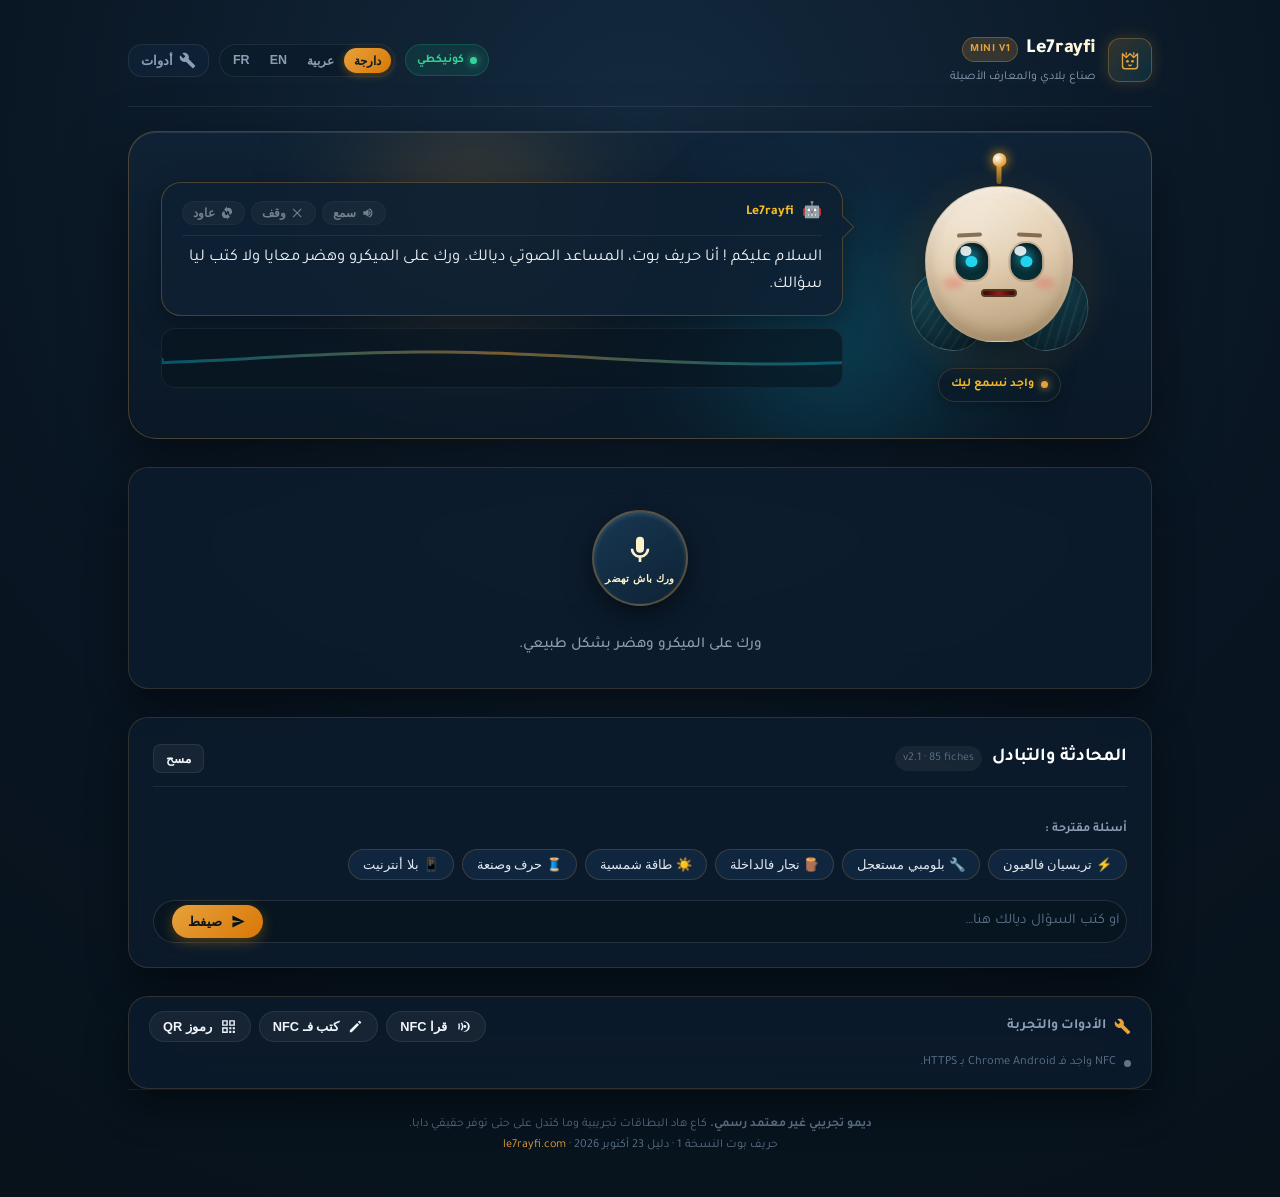
==== commit 7761b4f0: "feat: localize Mini interface to Arabic and update knowledge base and cache version to v2.1.0" ====
--- a/HraifiBot_Mini_V1/index.html
+++ b/HraifiBot_Mini_V1/index.html
@@ -1,5 +1,5 @@
 <!DOCTYPE html>
-<html lang="fr" dir="ltr">
+<html lang="ar" dir="rtl">
 
 <head>
   <meta charset="utf-8">
@@ -8,7 +8,7 @@
     content="le7raifiBot Mini V1 — Le7rayfi. Assistant vocal robot bilingue FR/AR : réponses locales vérifiées, voix animée, NFC, QR et mode hors ligne.">
   <meta name="theme-color" content="#0d1e2e">
   <meta name="color-scheme" content="dark light">
-  <title>le7raifiBot Mini V1 — Le7rayfi</title>
+  <title>حريف بوت النسخة 1 — Le7rayfi</title>
   <link rel="preconnect" href="https://fonts.googleapis.com">
   <link rel="preconnect" href="https://fonts.gstatic.com" crossorigin>
   <link href="https://fonts.googleapis.com/css2?family=DM+Sans:ital,opsz,wght@0,9..40,400;0,9..40,500;0,9..40,600;0,9..40,700;0,9..40,800;1,9..40,400&family=Tajawal:wght@400;500;700;800&display=swap" rel="stylesheet">
@@ -19,8 +19,8 @@
   <meta name="apple-mobile-web-app-capable" content="yes">
   <meta name="apple-mobile-web-app-status-bar-style" content="black-translucent">
   <meta name="apple-mobile-web-app-title" content="le7raifiBot">
-  <link rel="stylesheet" href="style.css?v=1.2.0">
-  <script src="app.js?v=1.2.0" defer></script>
+  <link rel="stylesheet" href="style.css?v=2.1.0">
+  <script src="app.js?v=2.1.0" defer></script>
 </head>
 
 <body>
@@ -107,7 +107,7 @@
         <!-- Network connectivity pill -->
         <span class="net-pill" id="netStatus" role="status" aria-live="polite">
           <span class="net-dot" aria-hidden="true"></span>
-          <span id="netLabel">En ligne</span>
+          <span id="netLabel" data-i18n="net.online">كونيكطي</span>
         </span>
 
         <!-- Language switch: French, Arabic, Darija -->
@@ -227,8 +227,8 @@
               </div>
 
               <div class="bubble-content">
-                <h3 class="bubble-title sr-only" id="respTitle">Bienvenue</h3>
-                <p class="bubble-text" id="respText">Salam ! Je suis Le7rayfi, votre assistant robot. Appuyez sur le micro pour me parler, ou écrivez votre question.</p>
+                <h3 class="bubble-title sr-only" id="respTitle">مرحبا بيك</h3>
+                <p class="bubble-text" id="respText">السلام عليكم ! أنا حريف بوت، المساعد الصوتي ديالك. ورك على الميكرو وهضر معايا ولا كتب ليا سؤالك.</p>
                 <p class="bubble-meta" id="respMeta" hidden></p>
               </div>
             </div>
@@ -299,7 +299,7 @@
         <div class="panel-header">
           <div class="panel-header-title">
             <h2 id="chatHeading" data-i18n="chat.title">Conversation & Échanges</h2>
-            <span class="kb-meta-chip" id="kbMeta">v1.1 · 20 fiches</span>
+            <span class="kb-meta-chip" id="kbMeta">v2.1 · 85 بطاقة</span>
           </div>
           <button type="button" class="btn btn-ghost btn-sm" id="btnClearHistory" title="Effacer l'historique" data-i18n="chat.clear">
             <svg class="icon"><use href="#i-close"></use></svg>
@@ -496,8 +496,8 @@
           <select id="selectVoice" class="select-field"></select>
         </div>
         <div class="config-field">
-          <label for="rangeSpeechRate" data-i18n="options.speechRate">Vitesse d'élocution : <span id="rateValue">1.0x</span></label>
-          <input type="range" id="rangeSpeechRate" min="0.7" max="1.3" step="0.05" value="0.95">
+          <label for="rangeSpeechRate" data-i18n="options.speechRate">Vitesse d'élocution : <span id="rateValue">0.72x</span></label>
+          <input type="range" id="rangeSpeechRate" min="0.5" max="1.3" step="0.05" value="0.72">
         </div>
       </div>
     </section>
